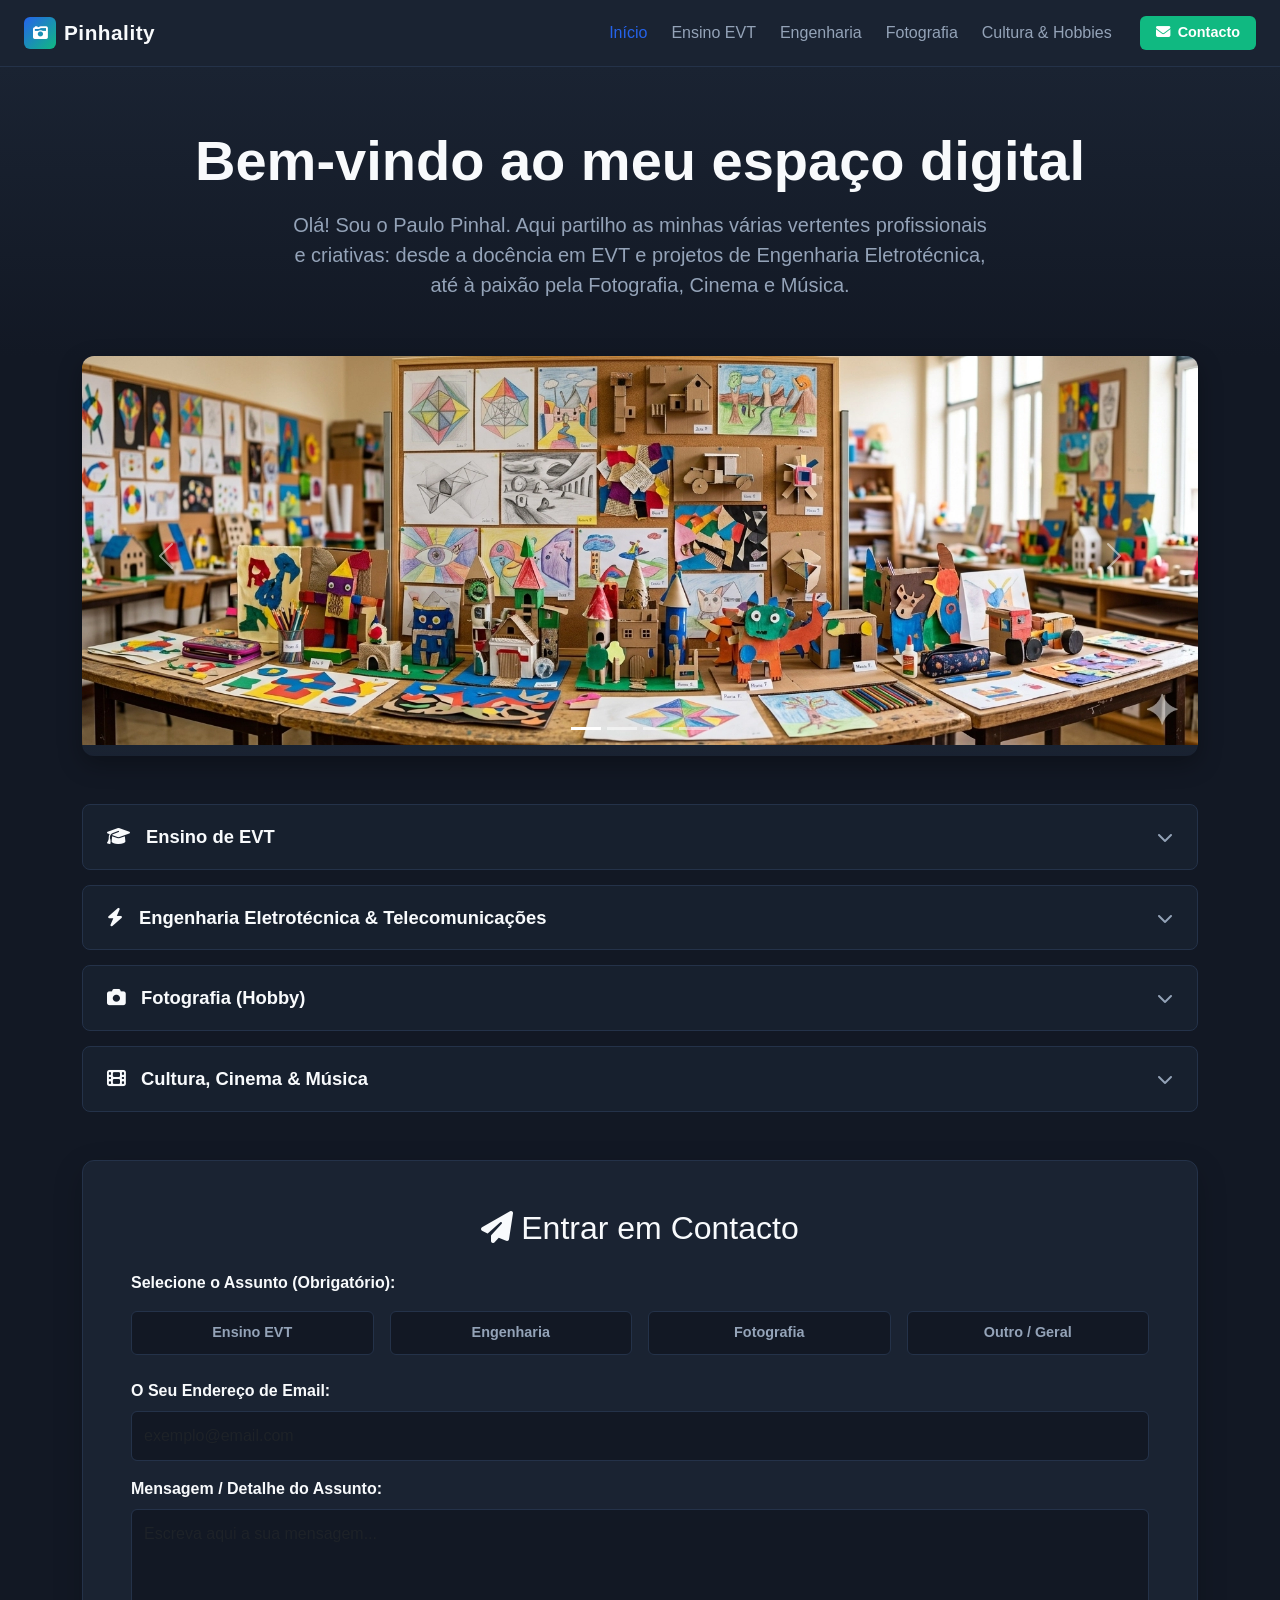
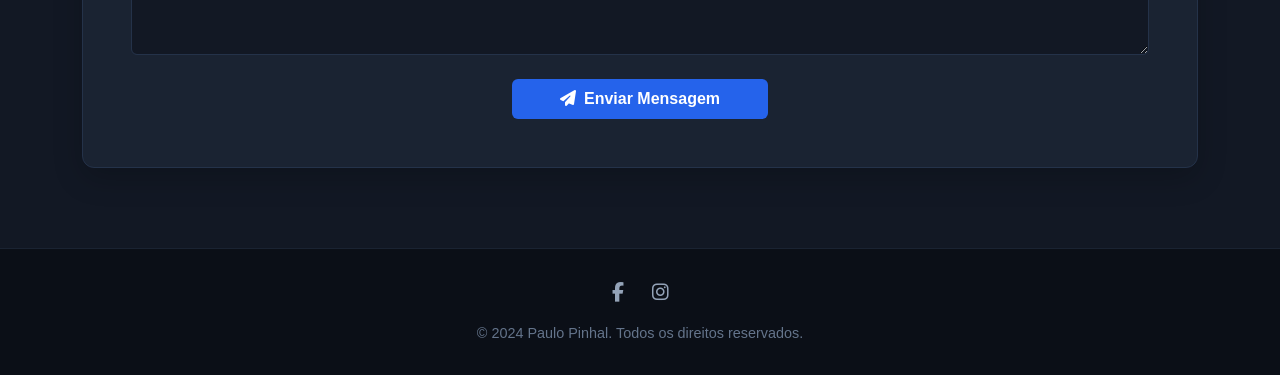
==== index.html @ cc3a7a01 "Versão inicial" ====
<!DOCTYPE html>
<html lang="pt">
<head>
    <meta charset="UTF-8">
    <meta name="viewport" content="width=device-width, initial-scale=1.0">
    <title>Paulo Pinhal | Portfolio & Projetos</title>
    <!-- Bootstrap CSS -->
    <link href="https://cdn.jsdelivr.net/npm/bootstrap@5.3.2/dist/css/bootstrap.min.css" rel="stylesheet">
    <!-- Font Awesome para ícones de Redes Sociais -->
    <link rel="stylesheet" href="https://cdnjs.cloudflare.com/ajax/libs/font-awesome/6.4.2/css/all.min.css">
    <!-- Custom CSS baseado na imagem fornecida -->
    <link rel="stylesheet" href="css/style.css">
</head>
<body>

    <!-- BARRA DE NAVEGAÇÃO -->
    <nav class="navbar navbar-expand-lg sticky-top">
        <div class="container-fluid px-4">
            <a class="navbar-brand d-flex align-items-center" href="#">
                <div class="logo-placeholder me-2">
                    <i class="fa-solid fa-camera-retro"></i>
                </div>
                <span>Pinhality</span>
            </a>
            <button class="navbar-toggler navbar-dark" type="button" data-bs-toggle="collapse" data-bs-target="#navbarNav">
                <span class="navbar-toggler-icon"></span>
            </button>
            <div class="collapse navbar-collapse justify-content-end" id="navbarNav">
                <ul class="navbar-nav align-items-center">
                    <li class="nav-item"><a class="nav-link-custom active" href="#inicio">Início</a></li>
                    <li class="nav-item"><a class="nav-link-custom" href="#" data-target="ensino">Ensino EVT</a></li>
                    <li class="nav-item"><a class="nav-link-custom" href="#" data-target="engenharia">Engenharia</a></li>
                    <li class="nav-item"><a class="nav-link-custom" href="#" data-target="fotografia">Fotografia</a></li>
                    <li class="nav-item"><a class="nav-link-custom" href="#" data-target="cultura">Cultura & Hobbies</a></li>
                    <li class="nav-item ms-lg-3 mt-2 mt-lg-0">
                        <a class="btn-login" href="#contacto"><i class="fa-solid fa-envelope me-2"></i>Contacto</a>
                    </li>
                </ul>
            </div>
        </div>
    </nav>

    <!-- MENSAGEM DE BOAS-VINDAS -->
    <header id="inicio" class="hero-section text-center">
        <div class="container">
            <h1 class="display-4 fw-bold mb-3">Bem-vindo ao meu espaço digital</h1>
            <p class="lead text-muted mx-auto" style="max-width: 700px;">
                Olá! Sou o Paulo Pinhal. Aqui partilho as minhas várias vertentes profissionais e criativas: desde a docência em EVT e projetos de Engenharia Eletrotécnica, até à paixão pela Fotografia, Cinema e Música.
            </p>
        </div>
    </header>

    <!-- CAROUSEL / SLIDESHOW -->
    <section class="carousel-section container mb-5">
    <div id="portfolioCarousel" class="carousel slide carousel-fade" data-bs-ride="carousel">
        <div class="carousel-indicators">
            <button type="button" data-bs-target="#portfolioCarousel" data-bs-slide-to="0" class="active"></button>
            <button type="button" data-bs-target="#portfolioCarousel" data-bs-slide-to="1"></button>
            <button type="button" data-bs-target="#portfolioCarousel" data-bs-slide-to="2"></button>
            <button type="button" data-bs-target="#portfolioCarousel" data-bs-slide-to="3"></button>
        </div>
        <div class="carousel-inner">
            <div class="carousel-item active" data-target="ensino">
                <img src="images/evt.webp" class="d-block w-100" alt="Trabalhos de EVT">
                <div class="slide-overlay d-flex flex-column justify-content-end p-4">
                    <h3>Ensino de EVT</h3>
                    <p>Educação Visual e Tecnológica para o 2º Ciclo.</p>
                </div>
            </div>
            <div class="carousel-item" data-target="engenharia">
                <img src="images/engenharia.webp" class="d-block w-100" alt="Trabalhos de Engenharia">
                <div class="slide-overlay d-flex flex-column justify-content-end p-4">
                    <h3>Engenharia Eletrotécnica</h3>
                    <p>Projetos de Instalações Elétricas e Telecomunicações (ITED).</p>
                </div>
            </div>
            <div class="carousel-item" data-target="fotografia">
                <img src="images/fotografia.webp" class="d-block w-100" alt="Trabalhos de Fotografia">
                <div class="slide-overlay d-flex flex-column justify-content-end p-4">
                    <h3>Fotografia</h3>
                    <p>A minha visão do mundo através das lentes.</p>
                </div>
            </div>
            <div class="carousel-item" data-target="cultura">
                <img src="images/cultura.webp" class="d-block w-100" alt="Trabalhos de Cultura">
                <div class="slide-overlay d-flex flex-column justify-content-end p-4">
                    <h3>Cultura e Interesses</h3>
                    <p>Cinema clássico, Rock, Metal e referências inspiradoras.</p>
                </div>
            </div>
        </div>
        <button class="carousel-control-prev" type="button" data-bs-target="#portfolioCarousel" data-bs-slide="prev">
            <span class="carousel-control-prev-icon"></span>
        </button>
        <button class="carousel-control-next" type="button" data-bs-target="#portfolioCarousel" data-bs-slide="next">
            <span class="carousel-control-next-icon"></span>
        </button>
    </div>
</section>

    <!-- SECÇÕES EXPANSÍVEIS (ACORDION / LINHAS DINÂMICAS) -->
    <main class="container my-5">

        <!-- Secção 1: Ensino EVT -->
        <div class="section-row" id="row-ensino">
            <div class="section-header" data-target="ensino">
                <span class="section-title"><i class="fa-solid fa-graduation-cap me-3"></i>Ensino de EVT</span>
                <i class="fa-solid fa-chevron-down arrow-icon"></i>
            </div>
            <div class="section-content" id="content-ensino">
                <!-- O conteúdo dinâmico do ficheiro html/ensino.html será injetado aqui -->
            </div>
        </div>

        <!-- Secção 2: Engenharia -->
        <div class="section-row" id="row-engenharia">
            <div class="section-header" data-target="engenharia">
                <span class="section-title"><i class="fa-solid fa-bolt me-3"></i>Engenharia Eletrotécnica & Telecomunicações</span>
                <i class="fa-solid fa-chevron-down arrow-icon"></i>
            </div>
            <div class="section-content" id="content-engenharia">
                <!-- O conteúdo dinâmico será injetado aqui -->
            </div>
        </div>

        <!-- Secção 3: Fotografia -->
        <div class="section-row" id="row-fotografia">
            <div class="section-header" data-target="fotografia">
                <span class="section-title"><i class="fa-solid fa-camera me-3"></i>Fotografia (Hobby)</span>
                <i class="fa-solid fa-chevron-down arrow-icon"></i>
            </div>
            <div class="section-content" id="content-fotografia">
                <!-- O conteúdo dinâmico será injetado aqui -->
            </div>
        </div>

        <!-- Secção 4: Cultura -->
        <div class="section-row" id="row-cultura">
            <div class="section-header" data-target="cultura">
                <span class="section-title"><i class="fa-solid fa-film me-3"></i>Cultura, Cinema & Música</span>
                <i class="fa-solid fa-chevron-down arrow-icon"></i>
            </div>
            <div class="section-content" id="content-cultura">
                <!-- O conteúdo dinâmico será injetado aqui -->
            </div>
        </div>

    </main>

    <!-- SECÇÃO DE CONTACTO COM FORMULÁRIO -->
    <section id="contacto" class="contact-section container my-5">
    <div class="contact-card p-4 p-md-5">
        <h2 class="text-center mb-4"><i class="fa-solid fa-paper-plane me-2"></i>Entrar em Contacto</h2>
        <form id="contactForm" novalidate>
            <div class="mb-4">
                <label class="form-label d-block fw-bold mb-3">Selecione o Assunto (Obrigatório):</label>
                <div class="row g-3">
                    <div class="col-sm-6 col-md-3">
                        <input class="form-check-input-custom d-none" type="radio" name="assuntoCategoria" id="radioEnsino" value="Ensino EVT" required>
                        <label class="form-check-label-custom w-100 text-center" for="radioEnsino">Ensino EVT</label>
                    </div>
                    <div class="col-sm-6 col-md-3">
                        <input class="form-check-input-custom d-none" type="radio" name="assuntoCategoria" id="radioEngenharia" value="Engenharia">
                        <label class="form-check-label-custom w-100 text-center" for="radioEngenharia">Engenharia</label>
                    </div>
                    <div class="col-sm-6 col-md-3">
                        <input class="form-check-input-custom d-none" type="radio" name="assuntoCategoria" id="radioFotografia" value="Fotografia">
                        <label class="form-check-label-custom w-100 text-center" for="radioFotografia">Fotografia</label>
                    </div>
                    <div class="col-sm-6 col-md-3">
                        <input class="form-check-input-custom d-none" type="radio" name="assuntoCategoria" id="radioOutro" value="Outro/Geral">
                        <label class="form-check-label-custom w-100 text-center" for="radioOutro">Outro / Geral</label>
                    </div>
                </div>
                <div class="invalid-feedback text-center mt-2 d-none" id="radioError">Por favor, selecione uma das categorias do assunto.</div>
            </div>
            <div class="mb-3">
                <label for="emailInput" class="form-label fw-bold">O Seu Endereço de Email:</label>
                <input type="email" class="form-control form-control-custom" id="emailInput" placeholder="exemplo@email.com" required>
                <div class="invalid-feedback">Por favor, insira um e-mail válido.</div>
            </div>
            <div class="mb-4">
                <label for="mensagemInput" class="form-label fw-bold">Mensagem / Detalhe do Assunto:</label>
                <textarea class="form-control form-control-custom" id="mensagemInput" rows="5" placeholder="Escreva aqui a sua mensagem..." required></textarea>
                <div class="invalid-feedback">Por favor, preencha o campo do assunto/mensagem.</div>
            </div>
            <div class="text-center">
                <button type="submit" class="btn-submit px-5 py-2"><i class="fa-solid fa-paper-plane me-2"></i>Enviar Mensagem</button>
            </div>
        </form>
        <div class="alert alert-success mt-4 d-none" id="formSuccessAlert" role="alert">Formulário validado com sucesso!</div>
    </div>
</section>

    <!-- FOOTER -->
    <footer>
        <div class="container text-center">
            <div class="social-links mb-3">
                <a href="https://www.facebook.com" target="_blank" title="Facebook"><i class="fa-brands fa-facebook-f"></i></a>
                <a href="https://www.instagram.com" target="_blank" title="Instagram"><i class="fa-brands fa-instagram"></i></a>
            </div>
            <p class="mb-0">&copy; 2024 Paulo Pinhal. Todos os direitos reservados.</p>
        </div>
    </footer>

    <!-- Scripts Obrigatórios: jQuery primeiro, depois Bootstrap e script customizado -->
    <script src="https://code.jquery.com/jquery-3.7.1.min.js"></script>
    <script src="https://cdn.jsdelivr.net/npm/bootstrap@5.3.2/dist/js/bootstrap.bundle.min.js"></script>
    <script src="scripts/main.js"></script>
</body>
</html>
---- css/style.css ----
/* Palete de Cores Inspirada na Captura de Ecrã (Pinhality)
   Fundo muito escuro/antracite: #121824
   Fundo dos cards/elementos: #1a2332
   Fundo das linhas fechadas: #17202e
   Azul Acendedor (Tags): #2563eb / #1d4ed8
   Texto Claro Primário: #f8fafc
   Texto Secundário / Muted: #94a3b8
   Verde de Acesso (Botão Login): #10b981
*/

body {
    background-color: #121824;
    color: #f8fafc;
    font-family: -apple-system, BlinkMacSystemFont, "Segoe UI", Roboto, Helvetica, Arial, sans-serif;
    margin: 0;
    padding: 0;
    scroll-behavior: smooth;
}

/* Navbar Estilo Pinhality */
.navbar {
    background-color: #1a2332;
    border-bottom: 1px solid #243249;
    padding: 12px 0;
}
.navbar-brand {
    color: #f8fafc !important;
    font-weight: 700;
    font-size: 1.3rem;
    letter-spacing: 0.5px;
}
.logo-placeholder {
    background: linear-gradient(135deg, #2563eb, #10b981);
    width: 32px;
    height: 32px;
    border-radius: 6px;
    display: flex;
    align-items: center;
    justify-content: center;
    color: #fff;
    font-size: 0.9rem;
}
.nav-link-custom {
    color: #94a3b8;
    text-decoration: none;
    margin: 0 12px;
    font-weight: 500;
    transition: color 0.2s ease;
}
.nav-link-custom:hover, .nav-link-custom.active {
    color: #2563eb;
}
.btn-login {
    background-color: #10b981;
    color: white !important;
    padding: 6px 16px;
    border-radius: 6px;
    text-decoration: none;
    font-weight: 600;
    font-size: 0.9rem;
    transition: background-color 0.2s;
    display: inline-block;
}
.btn-login:hover {
    background-color: #059669;
}

/* Hero Section */
.hero-section {
    padding: 60px 20px 40px 20px;
    background: linear-gradient(180deg, #1a2332 0%, #121824 100%);
}
.hero-section h1 {
    color: #f8fafc;
}
.hero-section .text-muted {
    color: #94a3b8 !important;
}

/* Slideshow / Carousel */
.carousel-section {
    /*max-width: 1000px;*/
}
.carousel-inner {
    border-radius: 12px;
    height: 400px;
    background-color: #1a2332;
    box-shadow: 0 8px 24px rgba(0,0,0,0.3);
}

.slide-overlay {
    height: 100%;
    background: linear-gradient(to top, rgba(18,24,36,0.95) 0%, rgba(18,24,36,0.2) 60%, rgba(0,0,0,0) 100%);
    color: white;
}
.slide-overlay h3 {
    font-weight: 700;
    margin-bottom: 5px;
    color: #f8fafc;
}
.slide-overlay p {
    color: #cbd5e1;
    margin-bottom: 15px;
}

/* Linhas Dinâmicas Expandíveis (Acordion Customizado) */
.section-row {
    background-color: #17202e;
    border: 1px solid #243249;
    border-radius: 8px;
    margin-bottom: 15px;
    overflow: hidden;
    transition: all 0.3s ease;
}
.section-row.is-open {
    border-color: #2563eb;
    background-color: #1a2332;
    box-shadow: 0 4px 15px rgba(37, 99, 235, 0.15);
}
.section-header {
    padding: 18px 24px;
    display: flex;
    justify-content: space-between;
    align-items: center;
    cursor: pointer;
    user-select: none;
    transition: background-color 0.2s;
}
.section-header:hover {
    background-color: #1f2b3e;
}
.section-title {
    font-size: 1.15rem;
    font-weight: 600;
    color: #f8fafc;
}
.arrow-icon {
    font-size: 1rem;
    color: #94a3b8;
    transition: transform 0.3s ease;
}
.section-row.is-open .arrow-icon {
    transform: rotate(180deg);
    color: #2563eb;
}

/* Conteúdo Expandido */
.section-content {
    display: none; /* Controlado por jQuery */
    padding: 30px 24px;
    border-top: 1px solid #243249;
    background-color: #121824;
}

/* Botões de Ação das Secções */
.section-actions {
    display: flex;
    gap: 15px;
    justify-content: flex-end;
    margin-top: 30px;
    border-top: 1px solid #243249;
    padding-top: 15px;
}
.btn-action-close {
    background-color: #ef4444;
    color: white;
    border: none;
    padding: 8px 18px;
    border-radius: 6px;
    font-weight: 600;
    font-size: 0.9rem;
    transition: background-color 0.2s;
}
.btn-action-close:hover {
    background-color: #dc2626;
}
.btn-action-top {
    background-color: #475569;
    color: white;
    border: none;
    padding: 8px 18px;
    border-radius: 6px;
    font-weight: 600;
    font-size: 0.9rem;
    transition: background-color 0.2s;
}
.btn-action-top:hover {
    background-color: #334155;
}

/* Estilos de Elementos Internos das Secções (Geral) */
.badge-tech {
    background-color: #2563eb;
    color: white;
    padding: 4px 10px;
    border-radius: 4px;
    font-size: 0.75rem;
    font-weight: 600;
    margin-right: 6px;
    margin-bottom: 6px;
    display: inline-block;
}
.content-box {
    background-color: #1a2332;
    border: 1px solid #243249;
    border-radius: 8px;
    padding: 20px;
    height: 100%;
}

/* Formulário de Contacto */
.contact-section {
    margin-top: 80px;
}
.contact-card {
    background-color: #1a2332;
    border: 1px solid #243249;
    border-radius: 12px;
    box-shadow: 0 10px 30px rgba(0,0,0,0.2);
}
.form-control-custom {
    background-color: #121824;
    border: 1px solid #243249;
    color: #f8fafc;
    border-radius: 6px;
    padding: 12px;
}
.form-control-custom:focus {
    background-color: #121824;
    border-color: #2563eb;
    color: #f8fafc;
    box-shadow: 0 0 0 3px rgba(37, 99, 235, 0.25);
}
/* Radio buttons customizados em formato de botões de clique */
.form-check-label-custom {
    display: block;
    background-color: #121824;
    border: 1px solid #243249;
    color: #94a3b8;
    padding: 10px 12px;
    border-radius: 6px;
    cursor: pointer;
    font-weight: 600;
    font-size: 0.9rem;
    transition: all 0.2s ease;
}
.form-check-input-custom:checked + .form-check-label-custom {
    background-color: #2563eb;
    border-color: #2563eb;
    color: white;
    box-shadow: 0 4px 10px rgba(37, 99, 235, 0.3);
}
.form-check-label-custom:hover {
    border-color: #475569;
}
.btn-submit {
    background-color: #2563eb;
    color: white;
    border: none;
    border-radius: 6px;
    font-weight: 600;
    transition: background-color 0.2s;
}
.btn-submit:hover {
    background-color: #1d4ed8;
}

/* Footer */
footer {
    background-color: #0b0f17;
    border-top: 1px solid #1a2332;
    padding: 30px 0;
    color: #64748b;
    font-size: 0.9rem;
    margin-top: 80px;
}
.social-links a {
    color: #94a3b8;
    font-size: 1.2rem;
    margin: 0 12px;
    transition: color 0.2s;
}
.social-links a:hover {
    color: #2563eb;
}
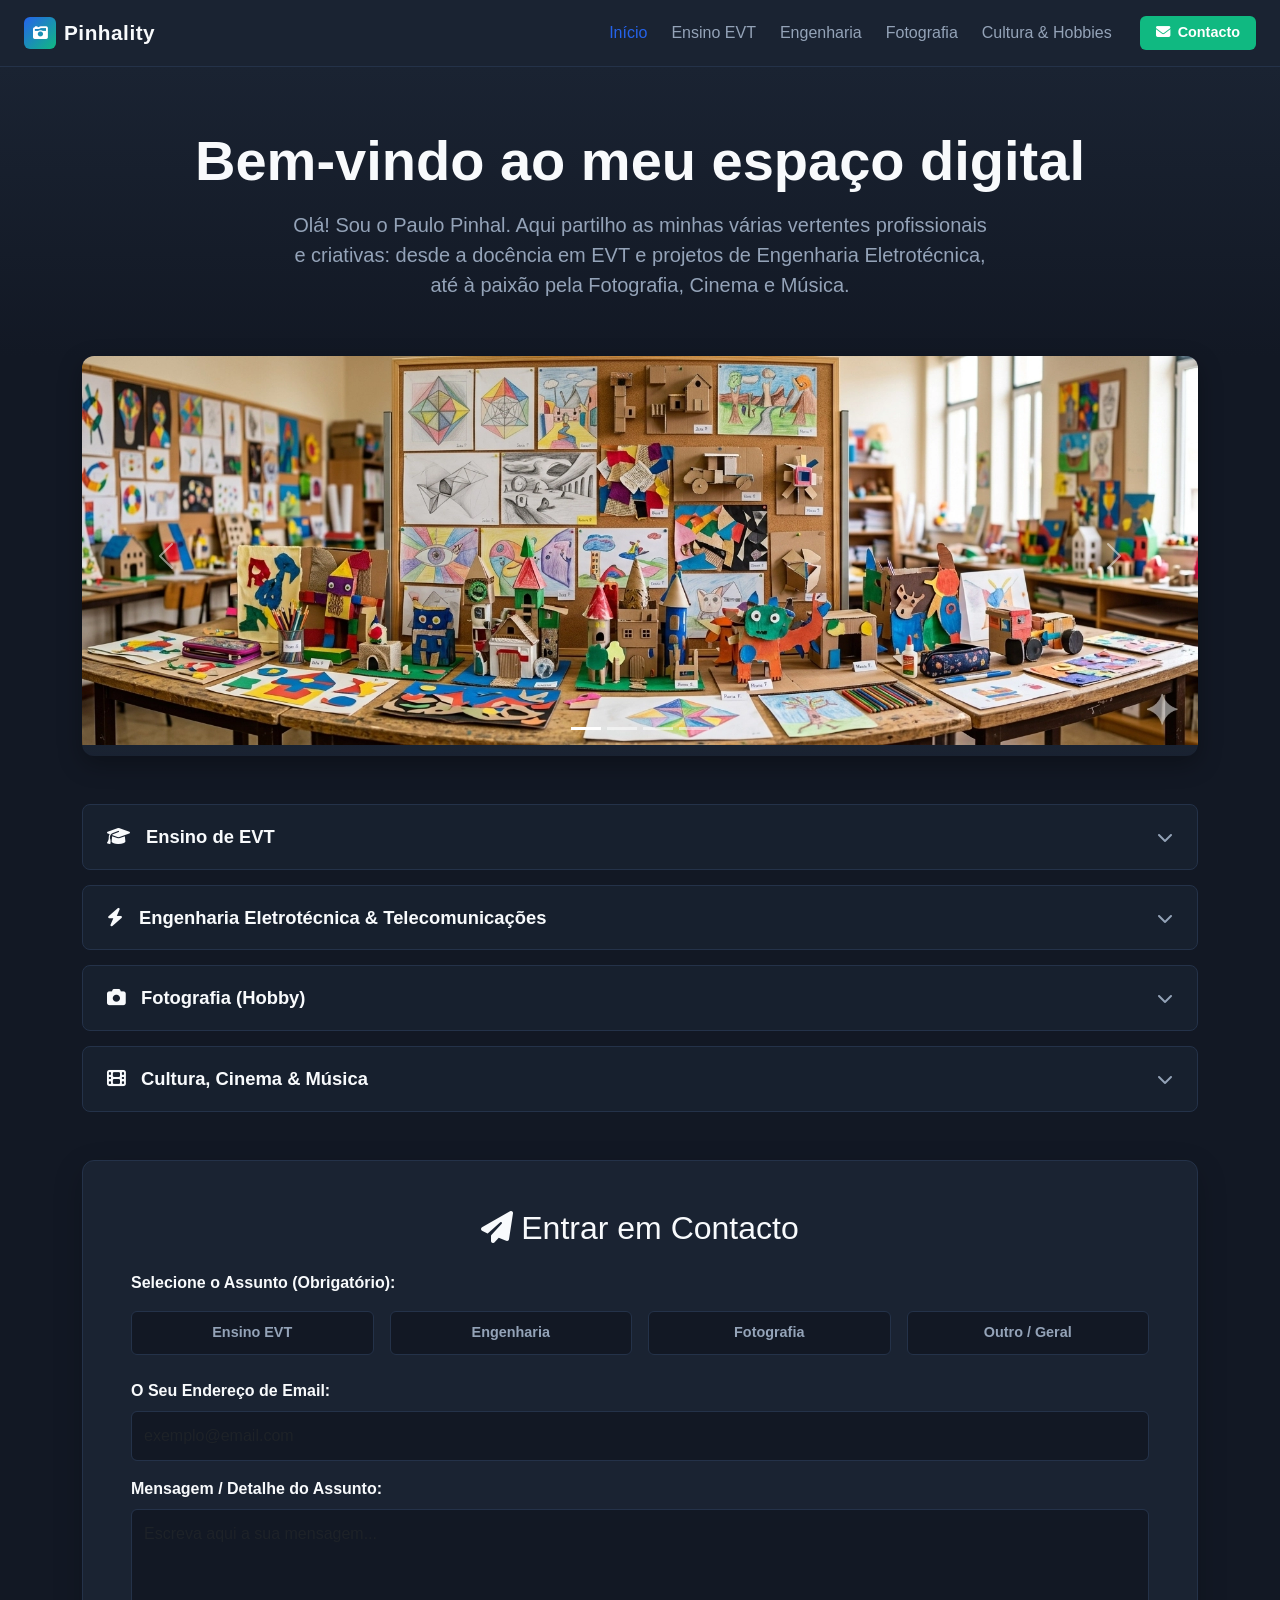
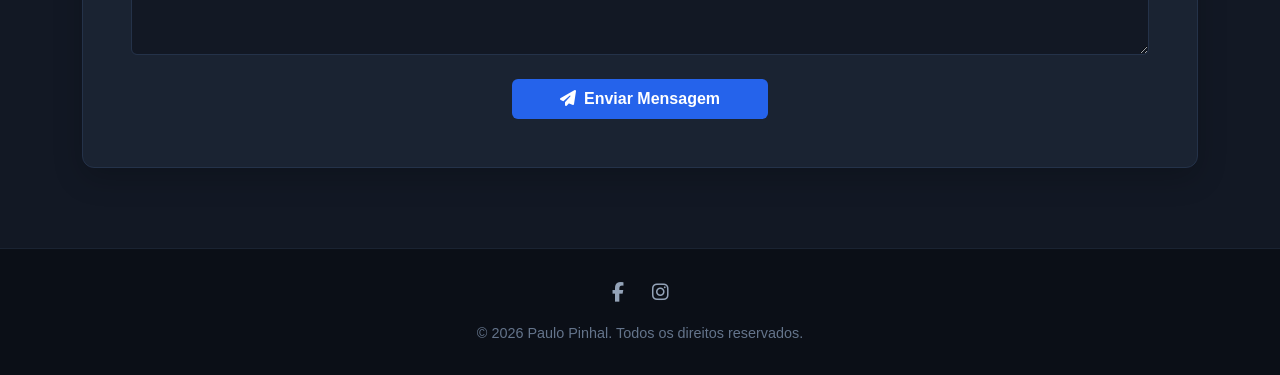
==== commit 3ca6117a: "Galeria funcional (diferentes listas de imagens)" ====
--- a/index.html
+++ b/index.html
@@ -199,13 +199,22 @@
                 <a href="https://www.facebook.com" target="_blank" title="Facebook"><i class="fa-brands fa-facebook-f"></i></a>
                 <a href="https://www.instagram.com" target="_blank" title="Instagram"><i class="fa-brands fa-instagram"></i></a>
             </div>
-            <p class="mb-0">&copy; 2024 Paulo Pinhal. Todos os direitos reservados.</p>
+            <p class="mb-0">&copy; 2026 Paulo Pinhal. Todos os direitos reservados.</p>
         </div>
     </footer>
+
+    <!-- código do Lightbox-->
+    <div id="lightbox" class="modal" style="display:none; position:fixed; top:0; left:0; width:100%; height:100%; background:rgba(0,0,0,0.95); z-index:9999; justify-content:center; align-items:center;">
+        <span onclick="closeLightbox()" style="position:absolute; top:20px; right:30px; color:white; font-size:40px; cursor:pointer;">&times;</span>
+        <button onclick="changePhoto(-1)" style="position:absolute; left:20px; background:none; border:none; color:white; font-size:50px; cursor:pointer;">&#10094;</button>
+        <img id="lightbox-img" src="" style="max-width:80%; max-height:80%; border-radius:5px;">
+        <button onclick="changePhoto(1)" style="position:absolute; right:20px; background:none; border:none; color:white; font-size:50px; cursor:pointer;">&#10095;</button>
+    </div>
 
     <!-- Scripts Obrigatórios: jQuery primeiro, depois Bootstrap e script customizado -->
     <script src="https://code.jquery.com/jquery-3.7.1.min.js"></script>
     <script src="https://cdn.jsdelivr.net/npm/bootstrap@5.3.2/dist/js/bootstrap.bundle.min.js"></script>
-    <script src="scripts/main.js"></script>
+    <script src="scripts/fotografias.js"></script>
+    <script type="module" src="scripts/main.js"></script>
 </body>
 </html>
--- a/css/style.css
+++ b/css/style.css
@@ -283,3 +283,52 @@
 .social-links a:hover {
     color: #2563eb;
 }
+
+/* Lightbox */
+#lightbox {
+    display: none;
+    position: fixed;
+    top: 0; left: 0; width: 100%; height: 100%;
+    background: rgba(0,0,0,0.95);
+    z-index: 9999;
+    justify-content: center;
+    align-items: center;
+    cursor: pointer; /* Permite fechar clicando no fundo */
+}
+#lightbox-img {
+    cursor: default; /* Impede que clicar na imagem herself a feche */
+    box-shadow: 0 0 30px rgba(0,0,0,0.8);
+}
+
+/* --- Galerias de Fotos --- */
+.gallery img {
+    height: 250px; /* Altura fixa para todas as imagens (podes alterar para 300px se quiseres mais alto) */
+    width: 100%;
+    object-fit: cover; /* O segredo: corta a imagem para preencher o quadrado/retângulo sem a esticar */
+    border-radius: 8px; /* Mantém os cantos arredondados */
+    transition: transform 0.3s ease, box-shadow 0.3s ease; /* Efeito suave ao passar o rato */
+}
+
+.gallery img:hover {
+    transform: scale(1.03); /* Dá um pequeno "zoom" ao passar o rato */
+    box-shadow: 0 4px 15px rgba(0,0,0,0.5);
+}
+
+/* --- Cabeçalho da Galeria (Título e Descrição) --- */
+.gallery-header {
+    padding-bottom: 15px;
+    margin-bottom: 25px;
+    border-bottom: 1px solid #243249; /* Linha separadora fina */
+}
+.gallery-header h4 {
+    color: #f8fafc;
+    font-weight: 700;
+    font-size: 1.3rem;
+    margin-bottom: 8px;
+}
+.gallery-header p {
+    color: #94a3b8; /* Texto secundário/muted do teu tema */
+    margin-bottom: 0;
+    line-height: 1.6;
+    font-size: 0.95rem;
+}
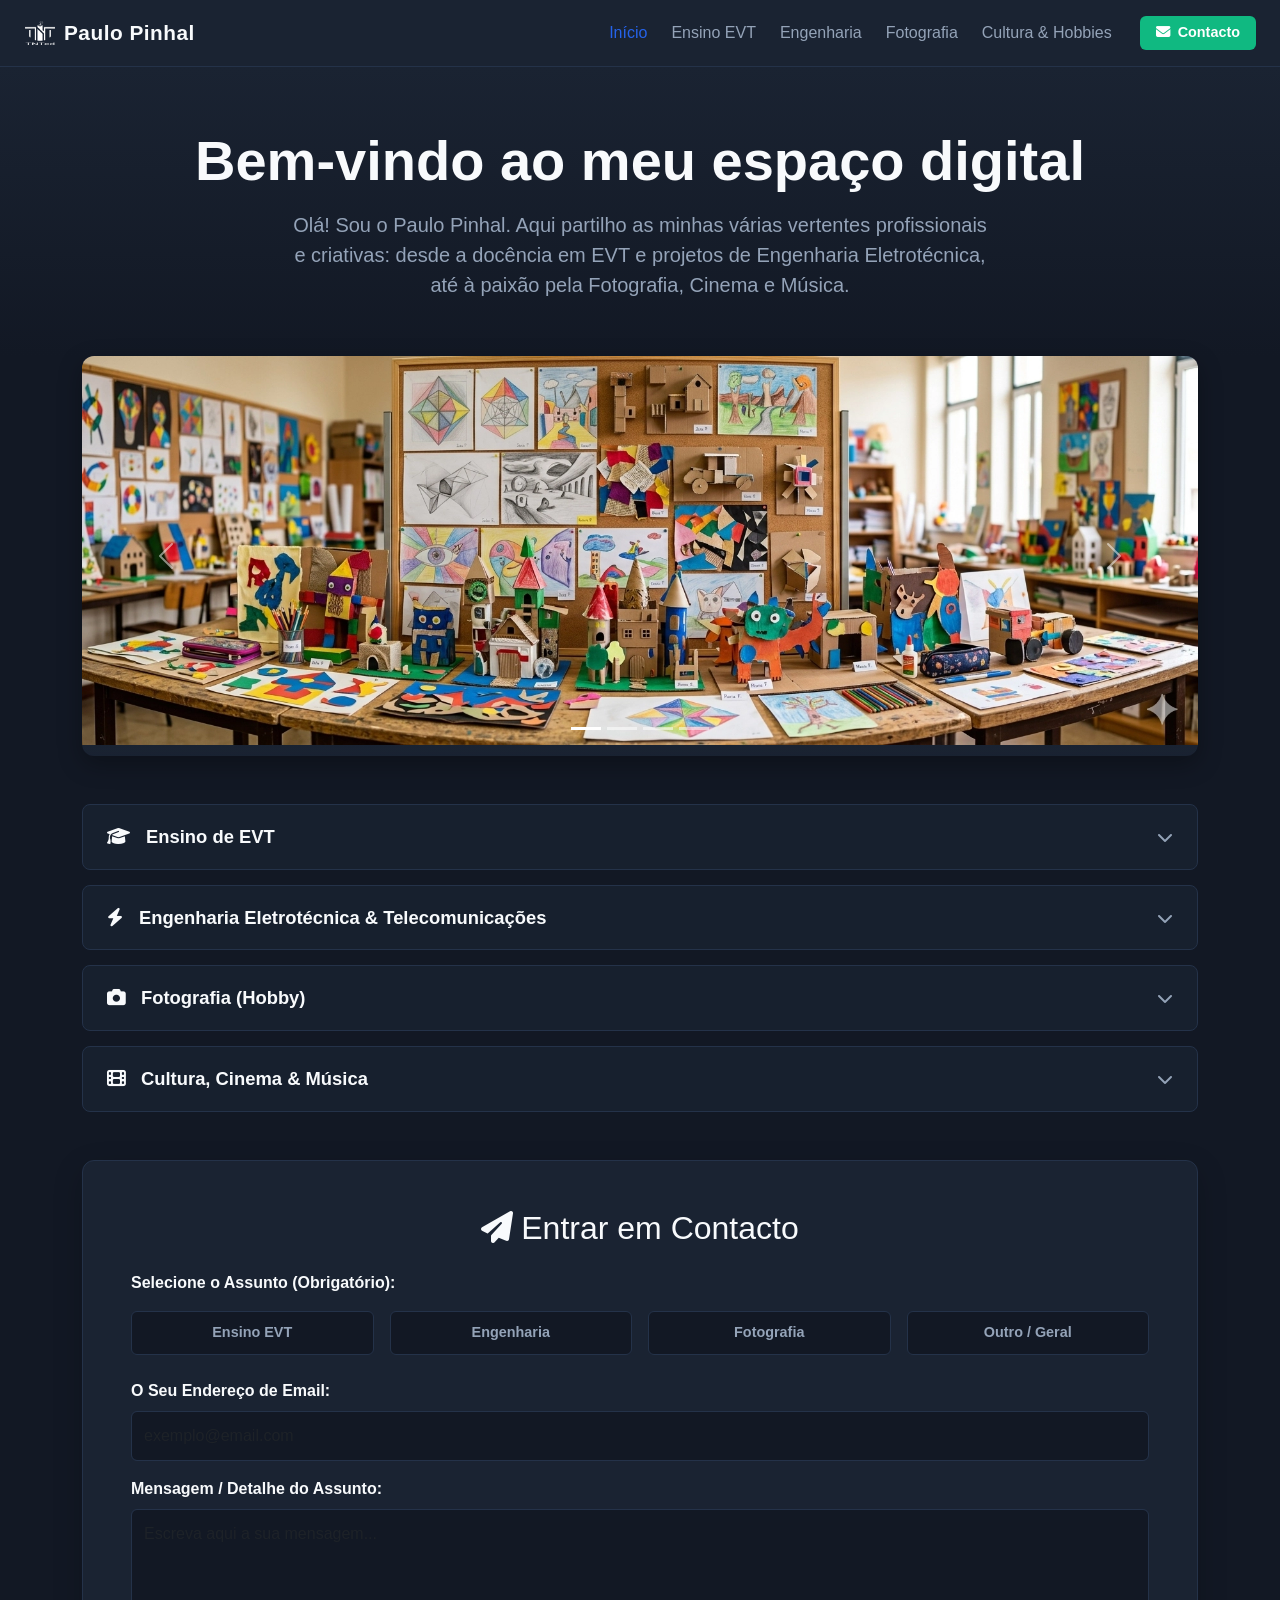
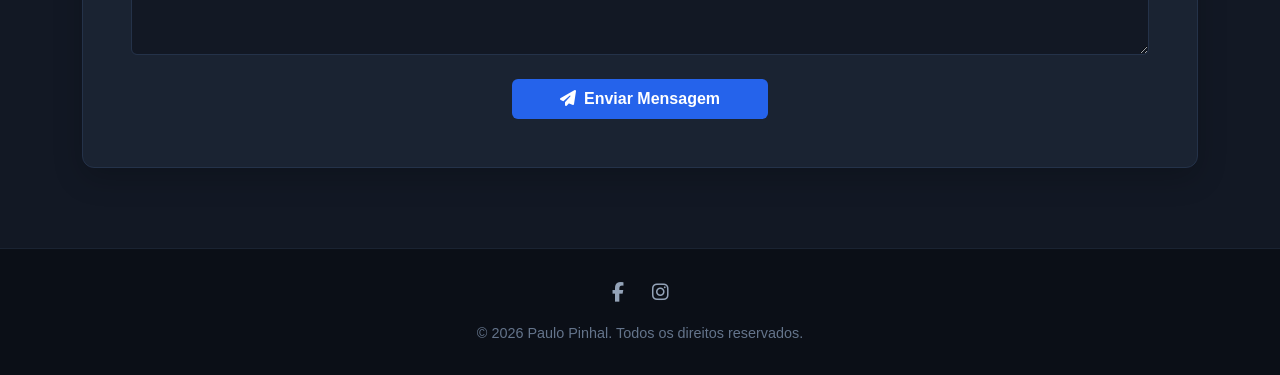
==== commit 466b11d9: "Prévio à edição de conteúdos diversos" ====
--- a/index.html
+++ b/index.html
@@ -18,9 +18,9 @@
         <div class="container-fluid px-4">
             <a class="navbar-brand d-flex align-items-center" href="#">
                 <div class="logo-placeholder me-2">
-                    <i class="fa-solid fa-camera-retro"></i>
-                </div>
-                <span>Pinhality</span>
+                    <img src="images/tnted.png" alt="Logo" style="width: 30px; height: 30px; object-fit: contain;">
+                </div>
+                <span>Paulo Pinhal</span>
             </a>
             <button class="navbar-toggler navbar-dark" type="button" data-bs-toggle="collapse" data-bs-target="#navbarNav">
                 <span class="navbar-toggler-icon"></span>
--- a/css/style.css
+++ b/css/style.css
@@ -30,15 +30,18 @@
     letter-spacing: 0.5px;
 }
 .logo-placeholder {
-    background: linear-gradient(135deg, #2563eb, #10b981);
     width: 32px;
     height: 32px;
-    border-radius: 6px;
     display: flex;
     align-items: center;
     justify-content: center;
-    color: #fff;
-    font-size: 0.9rem;
+    /* Remova o border-radius ou background se não quiser que fiquem visíveis por trás da imagem */
+    background: transparent !important;
+}
+.logo-placeholder img {
+    max-width: 100%;
+    max-height: 100%;
+    object-fit: contain; /* Isto evita a distorção */
 }
 .nav-link-custom {
     color: #94a3b8;
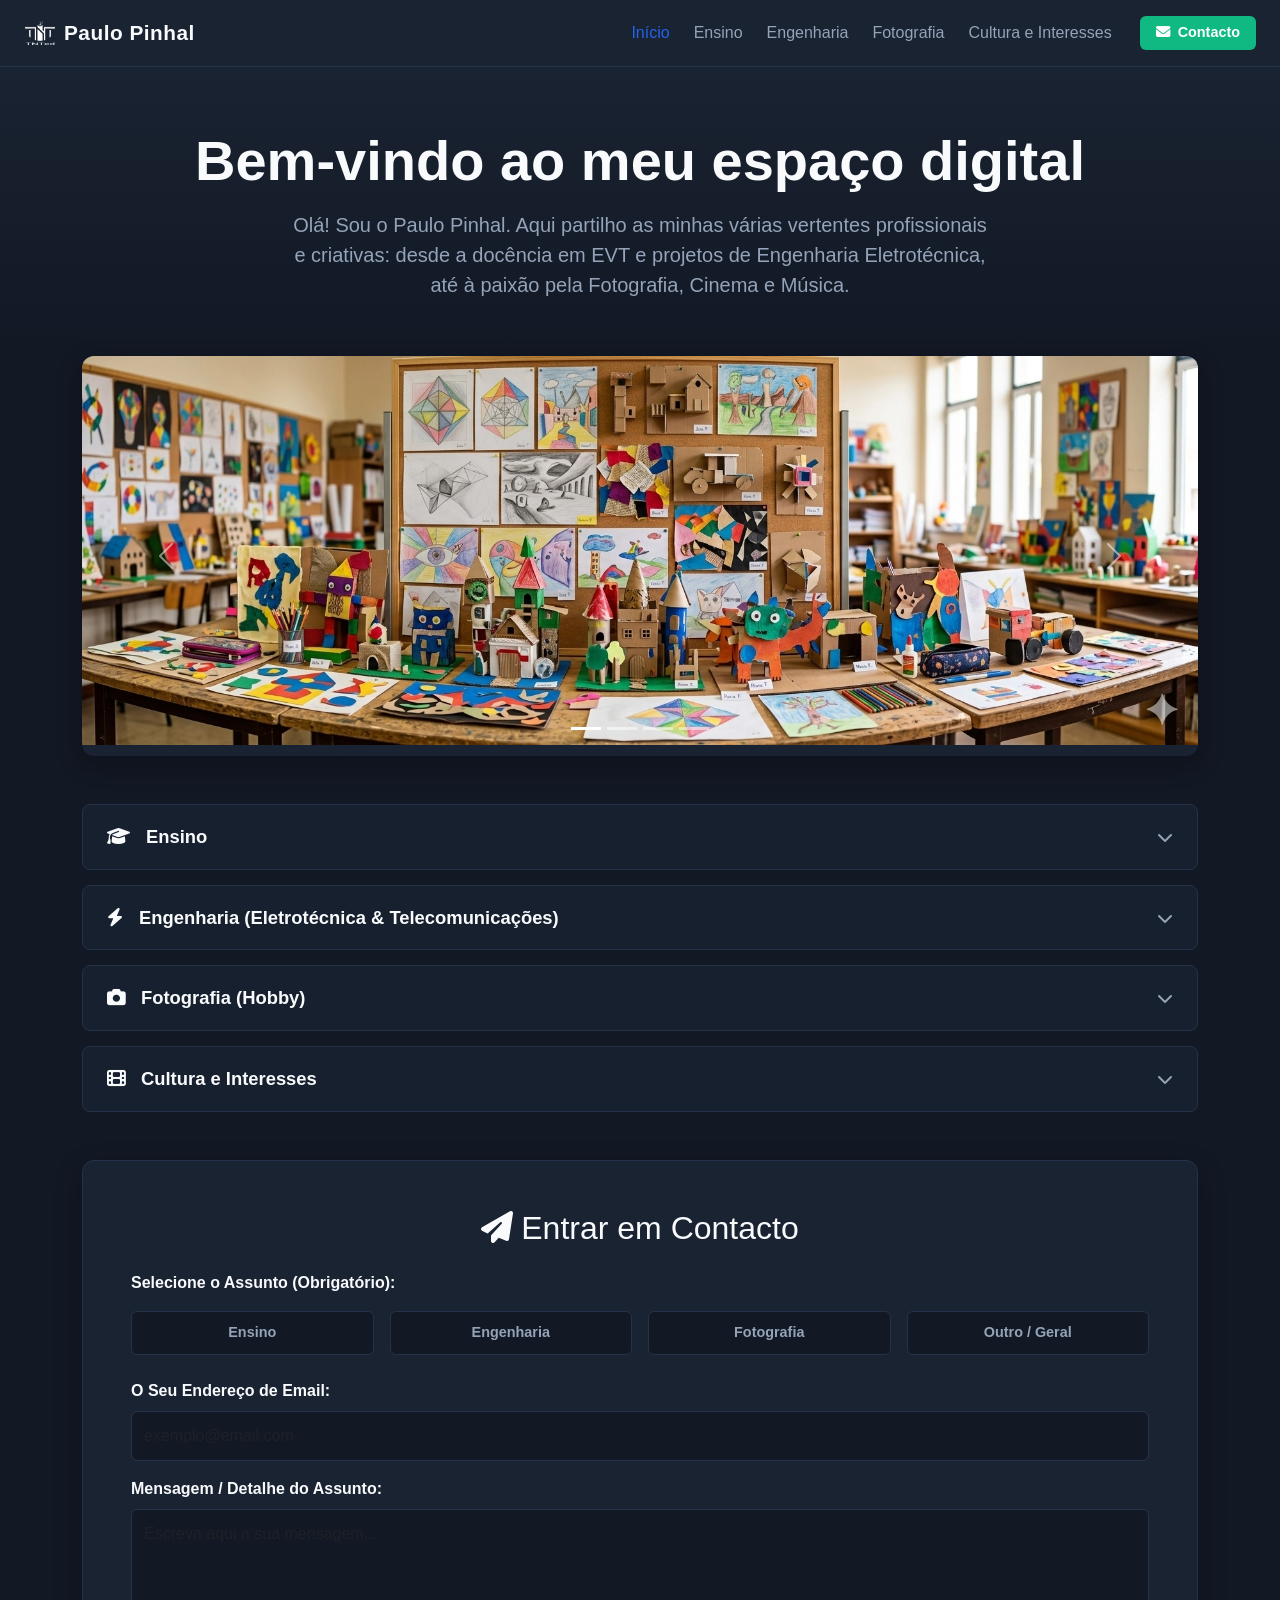
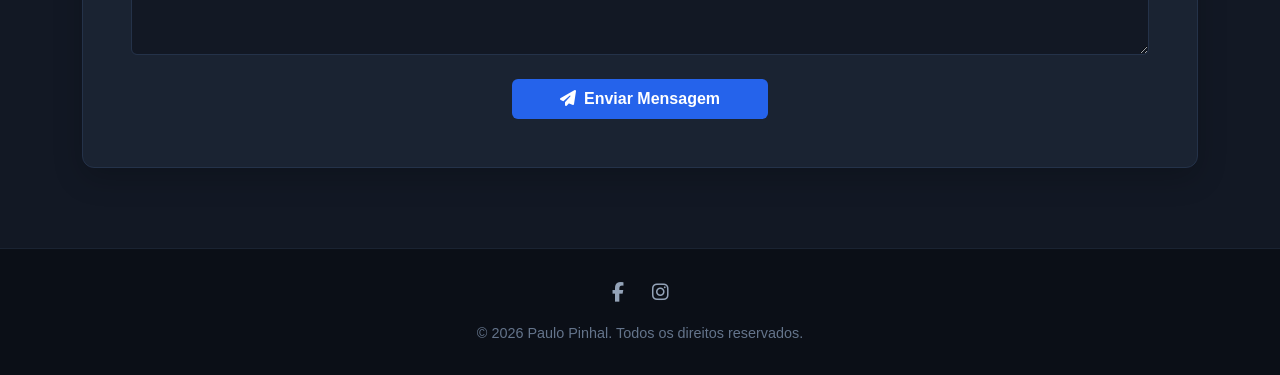
==== commit 29a2415e: "Todas as secções concluidas" ====
--- a/index.html
+++ b/index.html
@@ -28,10 +28,10 @@
             <div class="collapse navbar-collapse justify-content-end" id="navbarNav">
                 <ul class="navbar-nav align-items-center">
                     <li class="nav-item"><a class="nav-link-custom active" href="#inicio">Início</a></li>
-                    <li class="nav-item"><a class="nav-link-custom" href="#" data-target="ensino">Ensino EVT</a></li>
+                    <li class="nav-item"><a class="nav-link-custom" href="#" data-target="ensino">Ensino</a></li>
                     <li class="nav-item"><a class="nav-link-custom" href="#" data-target="engenharia">Engenharia</a></li>
                     <li class="nav-item"><a class="nav-link-custom" href="#" data-target="fotografia">Fotografia</a></li>
-                    <li class="nav-item"><a class="nav-link-custom" href="#" data-target="cultura">Cultura & Hobbies</a></li>
+                    <li class="nav-item"><a class="nav-link-custom" href="#" data-target="cultura">Cultura e Interesses</a></li>
                     <li class="nav-item ms-lg-3 mt-2 mt-lg-0">
                         <a class="btn-login" href="#contacto"><i class="fa-solid fa-envelope me-2"></i>Contacto</a>
                     </li>
@@ -101,10 +101,10 @@
     <!-- SECÇÕES EXPANSÍVEIS (ACORDION / LINHAS DINÂMICAS) -->
     <main class="container my-5">
 
-        <!-- Secção 1: Ensino EVT -->
+        <!-- Secção 1: Ensino -->
         <div class="section-row" id="row-ensino">
             <div class="section-header" data-target="ensino">
-                <span class="section-title"><i class="fa-solid fa-graduation-cap me-3"></i>Ensino de EVT</span>
+                <span class="section-title"><i class="fa-solid fa-graduation-cap me-3"></i>Ensino</span>
                 <i class="fa-solid fa-chevron-down arrow-icon"></i>
             </div>
             <div class="section-content" id="content-ensino">
@@ -115,7 +115,7 @@
         <!-- Secção 2: Engenharia -->
         <div class="section-row" id="row-engenharia">
             <div class="section-header" data-target="engenharia">
-                <span class="section-title"><i class="fa-solid fa-bolt me-3"></i>Engenharia Eletrotécnica & Telecomunicações</span>
+                <span class="section-title"><i class="fa-solid fa-bolt me-3"></i>Engenharia (Eletrotécnica & Telecomunicações)</span>
                 <i class="fa-solid fa-chevron-down arrow-icon"></i>
             </div>
             <div class="section-content" id="content-engenharia">
@@ -137,7 +137,7 @@
         <!-- Secção 4: Cultura -->
         <div class="section-row" id="row-cultura">
             <div class="section-header" data-target="cultura">
-                <span class="section-title"><i class="fa-solid fa-film me-3"></i>Cultura, Cinema & Música</span>
+                <span class="section-title"><i class="fa-solid fa-film me-3"></i>Cultura e Interesses</span>
                 <i class="fa-solid fa-chevron-down arrow-icon"></i>
             </div>
             <div class="section-content" id="content-cultura">
@@ -156,8 +156,8 @@
                 <label class="form-label d-block fw-bold mb-3">Selecione o Assunto (Obrigatório):</label>
                 <div class="row g-3">
                     <div class="col-sm-6 col-md-3">
-                        <input class="form-check-input-custom d-none" type="radio" name="assuntoCategoria" id="radioEnsino" value="Ensino EVT" required>
-                        <label class="form-check-label-custom w-100 text-center" for="radioEnsino">Ensino EVT</label>
+                        <input class="form-check-input-custom d-none" type="radio" name="assuntoCategoria" id="radioEnsino" value="Ensino" required>
+                        <label class="form-check-label-custom w-100 text-center" for="radioEnsino">Ensino</label>
                     </div>
                     <div class="col-sm-6 col-md-3">
                         <input class="form-check-input-custom d-none" type="radio" name="assuntoCategoria" id="radioEngenharia" value="Engenharia">
@@ -211,10 +211,23 @@
         <button onclick="changePhoto(1)" style="position:absolute; right:20px; background:none; border:none; color:white; font-size:50px; cursor:pointer;">&#10095;</button>
     </div>
 
-    <!-- Scripts Obrigatórios: jQuery primeiro, depois Bootstrap e script customizado -->
+    <!-- Scripts Obrigatórios: jQuery primeiro, depois Bootstrap -->
     <script src="https://code.jquery.com/jquery-3.7.1.min.js"></script>
     <script src="https://cdn.jsdelivr.net/npm/bootstrap@5.3.2/dist/js/bootstrap.bundle.min.js"></script>
+    <!-- Script para carregar galerias de fotografias -->
     <script src="scripts/fotografias.js"></script>
+    <!-- Script para carregar conteúdos diversos:
+     [PDF] (Lista com data)
+    [YOUTUBE] (Vídeo responsivo)
+    [VIDEO] (Vídeo local)
+    [LINK] (Botão para fora)
+    [IMG] (Foto solta ou Grelha com Lightbox automático)
+    [ZIP] (Download direto)
+    -->
+    <script src="scripts/conteudos.js?v=3"></script>
+    <!-- Script principal para interatividade geral -->
     <script type="module" src="scripts/main.js"></script>
 </body>
 </html>
+
+    
--- a/css/style.css
+++ b/css/style.css
@@ -210,7 +210,15 @@
     padding: 20px;
     height: 100%;
 }
-
+.content-box .text-muted {
+    color: #cbd5e1 !important; /* Cinza claro que lê perfeitamente no fundo escuro */
+}
+/* Dá um pouco de respiro entre as linhas da lista para não ficar amontoado */
+.content-box ol li, 
+.content-box ul li {
+    margin-bottom: 8px;
+    line-height: 1.6;
+}
 /* Formulário de Contacto */
 .contact-section {
     margin-top: 80px;
@@ -334,4 +342,249 @@
     margin-bottom: 0;
     line-height: 1.6;
     font-size: 0.95rem;
+}
+/* =========================================
+   MOTOR DE CONTEÚDOS DINÂMICOS
+   ========================================= */
+/* --- Acordeão dos Módulos de Conteúdo --- */
+.conteudo-group-header {
+    cursor: pointer;
+    user-select: none;
+    display: flex;
+    justify-content: space-between; /* Olho vai para a direita */
+    align-items: flex-start;
+    transition: all 0.2s;
+    padding: 10px 0; /* Espaço vertical */
+    border-bottom: 2px solid #2563eb; /* A borda veio do h4 para aqui (fica larga) */
+    margin-bottom: 15px; /* A margem veio do h4 para aqui */
+}
+
+.conteudo-group-header h4 {
+    color: #f8fafc;
+    font-weight: 700;
+    margin-bottom: 0; /* IMPORTANTE: Retira a margem para não desalinhar o flex */
+    transition: color 0.2s;
+}
+
+/* Efeito de hover no título */
+.conteudo-group-header:hover h4 {
+    color: #2563eb;
+}
+
+/* Ícone do olho (direita) */
+.toggle-icon {
+    color: #94a3b8;
+    font-size: 1.2rem;
+    margin-top: 5px; /* Alinha visualmente com o texto do h4 */
+    transition: color 0.2s;
+}
+
+/* Efeito de hover no olho */
+.conteudo-group-header:hover .toggle-icon {
+    color: #f8fafc;
+}
+
+/* Contentor dos itens (escondido por defeito) */
+.group-content-wrapper {
+    display: none; 
+    padding-top: 10px;
+}
+
+
+/* Lista de Itens (PDFs, ZIPs, Links) */
+.conteudo-list {
+    list-style: none;
+    padding: 0;
+    margin: 0;
+}
+.conteudo-list li {
+    display: flex;
+    align-items: center;
+    padding: 14px 0;
+    border-bottom: 1px solid #243249;
+    transition: all 0.2s;
+}
+.conteudo-list li:hover {
+    background-color: rgba(37, 99, 235, 0.05);
+    padding-left: 8px;
+}
+.conteudo-list li:last-child {
+    border-bottom: none;
+}
+.item-num {
+    color: #2563eb;
+    font-weight: 700;
+    margin-right: 15px;
+    min-width: 25px;
+}
+.item-link {
+    color: #f8fafc;
+    text-decoration: none;
+    flex-grow: 1;
+    font-weight: 500;
+}
+.item-link:hover {
+    color: #2563eb;
+}
+.item-date {
+    color: #94a3b8;
+    font-size: 0.85rem;
+    margin-left: 15px;
+    white-space: nowrap;
+}
+
+/* Ícones específicos por tipo de ficheiro */
+.icon-pdf { color: #ef4444; margin-right: 10px; }
+.icon-zip { color: #f59e0b; margin-right: 10px; }
+.icon-link { color: #10b981; margin-right: 10px; }
+
+/* Container de Vídeos (YouTube e Locais) - Proporção 16:9 */
+.media-embed-container {
+    position: relative;
+    width: 100%;
+    padding-bottom: 56.25%;
+    height: 0;
+    overflow: hidden;
+    margin-bottom: 10px;
+    background-color: #000;
+    border-radius: 8px;
+    box-shadow: 0 4px 15px rgba(0,0,0,0.3);
+}
+.media-embed-container iframe,
+.media-embed-container video {
+    position: absolute;
+    top: 0;
+    left: 0;
+    width: 100%;
+    height: 100%;
+    border: 0;
+}
+.media-title {
+    color: #cbd5e1;
+    font-size: 0.95rem;
+    margin-bottom: 30px;
+    font-weight: 600;
+}
+
+/* Imagem Solta (Única) */
+.single-image-container {
+    text-align: center;
+    margin: 25px 0;
+}
+.single-image-container img {
+    max-width: 80%;
+    max-height: 500px;
+    object-fit: contain; /* 'contain' em vez de 'cover' para não cortar a imagem */
+    border-radius: 8px;
+    box-shadow: 0 8px 20px rgba(0,0,0,0.4);
+}
+.single-image-caption {
+    color: #94a3b8;
+    font-size: 0.9rem;
+    margin-top: 12px;
+    font-style: italic;
+}
+/* --- Miniatura de Música/Vídeo --- */
+.media-thumb {
+    width: 45px;
+    height: 45px;
+    object-fit: cover; /* Garante que a imagem não fica distorcida */
+    border-radius: 4px;
+    margin-right: 12px;
+    flex-shrink: 0; /* Impede que a imagem encolha em ecrãs pequenos */
+}
+/* --- Capítulos / Separadores do Hub --- */
+.hub-chapter {
+    color: #10b981; /* Verde de destaque */
+    font-size: 1.4rem;
+    font-weight: 700;
+    text-transform: uppercase;
+    letter-spacing: 1px;
+    border-bottom: 2px solid #10b981;
+    padding-bottom: 10px;
+    margin-top: 40px;
+    margin-bottom: 25px;
+}
+.hub-chapter:first-of-type {
+    margin-top: 10px; /* O primeiro capítulo não precisa de afastar-se muito do topo */
+}
+.hub-chapter i {
+    margin-right: 10px;
+}
+/* =========================================
+   FICHAS DE CINEMA (Cards Horizontais)
+   ========================================= */
+.filme-card {
+    display: flex;
+    background-color: #1a2332; /* Fundo do teu content-box */
+    border: 1px solid #243249;
+    border-radius: 8px;
+    overflow: hidden;
+    margin-bottom: 15px;
+    transition: transform 0.2s ease, box-shadow 0.2s ease;
+}
+.filme-card:hover {
+    transform: translateY(-3px); /* Levanta ligeiramente ao passar o rato */
+    box-shadow: 0 8px 20px rgba(0,0,0,0.4);
+}
+.filme-poster {
+    width: 120px;
+    aspect-ratio: 2 / 3; /* O SEGREDO: Força a proporção exata de um cartaz de cinema */
+    object-fit: cover; /* Corta apenas as sobras laterais, sem esticar */
+    flex-shrink: 0; /* Impede que a imagem encolha */
+    border-radius: 4px 0 0 4px; /* Arredonda apenas o canto esquerdo para ficar bonito colado à borda do card */
+}
+.filme-info {
+    padding: 15px;
+    flex-grow: 1; /* Ocupa o resto do espaço */
+    display: flex;
+    flex-direction: column;
+    justify-content: center;
+}
+.filme-titulo {
+    color: #f8fafc;
+    font-weight: 700;
+    margin-bottom: 8px;
+    font-size: 1.1rem;
+}
+.filme-sinopse {
+    color: #cbd5e1; /* Texto secundário mais claro para ler bem */
+    font-size: 0.9rem;
+    line-height: 1.5;
+    margin-bottom: 0;
+}
+.filme-action {
+    display: flex;
+    align-items: center;
+    padding: 15px;
+}
+.btn-trailer {
+    background-color: #ef4444; /* Vermelho YouTube */
+    color: white;
+    padding: 8px 14px;
+    border-radius: 6px;
+    text-decoration: none;
+    font-weight: 600;
+    font-size: 0.85rem;
+    white-space: nowrap;
+    transition: background-color 0.2s;
+}
+.btn-trailer:hover {
+    background-color: #dc2626;
+    color: white;
+}
+
+/* Responsividade: No telemóvel, o cartaz fica em cima */
+@media (max-width: 576px) {
+    .filme-card {
+        flex-direction: column;
+    }
+    .filme-poster {
+        width: 100%;
+        height: 200px;
+    }
+    .filme-action {
+        padding-top: 0;
+        justify-content: flex-end;
+    }
 }
